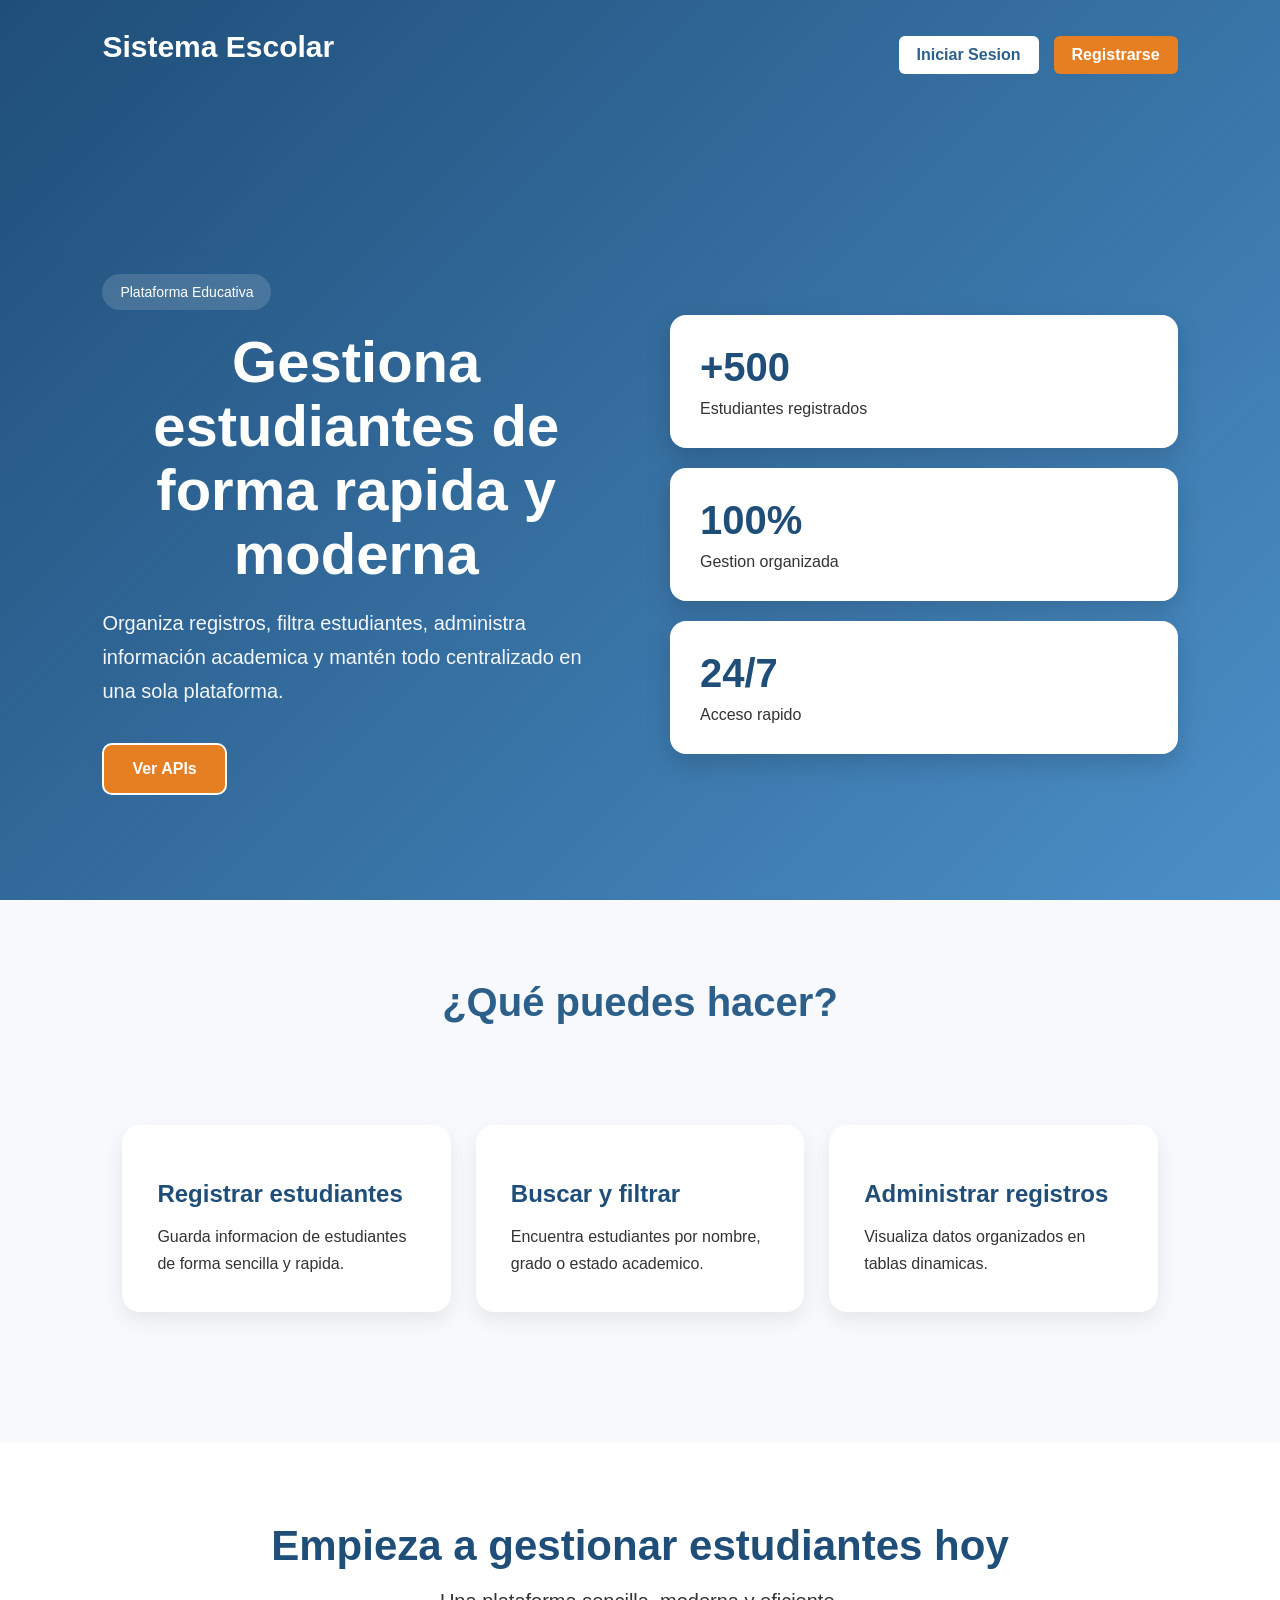
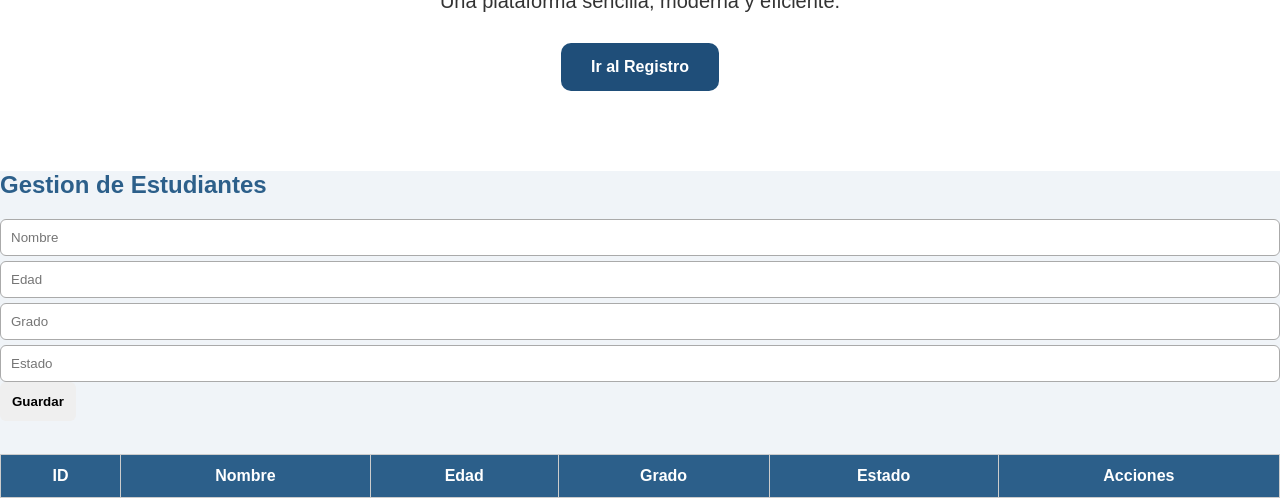
==== PaginaPrincipal/index.html @ 24f993ab "Se agrega parte del proyecto faltante" ====
<!DOCTYPE html>
<html lang="es">

<head>

    <meta charset="UTF-8">

    <meta name="viewport" content="width=device-width, initial-scale=1.0">

    <title> Sistema Escolar </title>

    <link rel="stylesheet" href="style.css">

</head>

<body>

    <header class="hero">

        <nav class="navbar">

            <div class="logoArea">

                <h2 class="logo">
                    Sistema Escolar
                </h2>

            </div>

            <div class="navBotones">

                <a href="login.html" class="btnNav">

                    Iniciar Sesion

                </a>

                <a href="registro.html" class="btnNav registro">

                    Registrarse

                </a>

            </div>

        </nav>

        <section class="heroGrid">

            <div class="heroTexto">

                <span class="tag">
                    Plataforma Educativa
                </span>

                <h1>
                    Gestiona estudiantes
                    de forma rapida y moderna
                </h1>

                <p>
                    Organiza registros,
                    filtra estudiantes,
                    administra información
                    academica y mantén
                    todo centralizado
                    en una sola plataforma.
                </p>

                <div class="heroBotones">

                    <a href="apis.html" class="btnHeroSecundario">

                        Ver APIs

                    </a>

                </div>

            </div>

            <div class="heroCard">

                <div class="miniCard">

                    <h3> +500 </h3>

                    <p>
                        Estudiantes registrados
                    </p>

                </div>

                <div class="miniCard">

                    <h3> 100% </h3>

                    <p>
                        Gestion organizada
                    </p>

                </div>

                <div class="miniCard">

                    <h3> 24/7 </h3>

                    <p>
                        Acceso rapido
                    </p>

                </div>

            </div>

        </section>

    </header>

    <section class="seccionInfo">

        <h2>
            ¿Qué puedes hacer?
        </h2>

        <div class="beneficios">

            <div class="card">

                <div class="icono"></div>

                <h3>
                    Registrar estudiantes
                </h3>

                <p>
                    Guarda informacion de
                    estudiantes de forma
                    sencilla y rapida.
                </p>

            </div>

            <div class="card">

                <div class="icono"></div>

                <h3>
                    Buscar y filtrar
                </h3>

                <p>
                    Encuentra estudiantes
                    por nombre, grado
                    o estado academico.
                </p>

            </div>

            <div class="card">

                <div class="icono"></div>

                <h3>
                    Administrar registros
                </h3>

                <p>
                    Visualiza datos
                    organizados en
                    tablas dinamicas.
                </p>

            </div>

        </div>

    </section>

    <section class="cta">

        <h2>
            Empieza a gestionar
            estudiantes hoy
        </h2>

        <p>
            Una plataforma sencilla,
            moderna y eficiente.
        </p>

        <a href="registro.html" class="btnCTA">

            Ir al Registro

        </a>

    </section>

    <section class="crudSection">

        <h2>
            Gestion de Estudiantes
        </h2>

        <form id="formulario">

            <input type="text" id="nombre" placeholder="Nombre" required>

            <input type="number" id="edad" placeholder="Edad" required>

            <input type="text" id="grado" placeholder="Grado" required>

            <input type="text" id="estado" placeholder="Estado" required>

            <button type="submit">
                Guardar
            </button>

        </form>

        <br>

        <table border="1">

            <thead>

                <tr>

                    <th>ID</th>

                    <th>Nombre</th>

                    <th>Edad</th>

                    <th>Grado</th>

                    <th>Estado</th>

                    <th>Acciones</th>

                </tr>

            </thead>

            <tbody id="tabla-estudiantes">

            </tbody>

        </table>

    </section>

    <script src="main.js"></script>

</body>

</html>
---- PaginaPrincipal/style.css ----
* {
    margin: 0;
    padding: 0;
    box-sizing: border-box;
}

body {
    font-family: Arial, sans-serif;
    background: #f0f4f8;
    color: #333;
}

.hero {
    height: 100vh;
    background: linear-gradient(135deg, #2c5f8a, #4b8fc7);
    display: flex;
    flex-direction: column;
    justify-content: center;
    padding: 20px;
    color: white;
}

.navbar {
    display: flex;
    justify-content: space-between;
    align-items: center;
    margin-bottom: 80px;
}

.logo {
    font-size: 28px;
    color: white;
}

.navBotones {
    display: flex;
    gap: 10px;
}

.btnNav {
    text-decoration: none;
    padding: 10px 18px;
    border-radius: 6px;
    background: white;
    color: #2c5f8a;
    font-weight: bold;
    transition: 0.3s;
}

.btnNav:hover {
    transform: translateY(-2px);
}

.registro {
    background: #e67e22;
    color: white;
}

.heroContenido {
    max-width: 600px;
}

.heroContenido h1 {
    font-size: 50px;
    margin-bottom: 20px;
}

.heroContenido p {
    font-size: 20px;
    line-height: 1.6;
    margin-bottom: 30px;
}

.heroBotones {
    display: flex;
    gap: 15px;
}

.btnHero,
.btnHeroSecundario {
    padding: 14px 25px;
    border-radius: 8px;
    text-decoration: none;
    font-weight: bold;
    transition: 0.3s;
}

.btnHero {
    background: white;
    color: #2c5f8a;
}

.btnHeroSecundario {
    background: #e67e22;
    color: white;
}

.btnHero:hover,
.btnHeroSecundario:hover {
    transform: scale(1.05);
}

.beneficios {
    display: grid;
    grid-template-columns: repeat(auto-fit, minmax(250px, 1fr));
    gap: 20px;
    padding: 50px 20px;
}

.card {
    background: white;
    padding: 25px;
    border-radius: 12px;
    box-shadow: 0 5px 15px rgba(0, 0, 0, 0.1);
}

.card h3 {
    margin-bottom: 10px;
    color: #2c5f8a;
}


.contenedorLogin {
    height: 100vh;
    display: flex;
    justify-content: center;
    align-items: center;
    padding: 20px;
}

.loginBox {
    background: white;
    padding: 40px;
    border-radius: 12px;
    width: 100%;
    max-width: 400px;
    box-shadow: 0 5px 15px rgba(0, 0, 0, 0.1);
}

.loginBox h1 {
    margin-bottom: 20px;
    text-align: center;
    color: #2c5f8a;
}

.loginBox label {
    display: block;
    margin-top: 15px;
    font-weight: bold;
}

.loginBox input {
    width: 100%;
    padding: 10px;
    margin-top: 5px;
    border-radius: 6px;
    border: 1px solid #ccc;
}

.btnLogin {
    width: 100%;
    margin-top: 20px;
    padding: 12px;
    background: #2c5f8a;
    color: white;
    border: none;
    border-radius: 6px;
    font-weight: bold;
    cursor: pointer;
}

.textoRegistro {
    margin-top: 15px;
    text-align: center;
}

/* REGISTRO */
.contenedor {
    max-width: 900px;
    margin: 30px auto;
    background: white;
    padding: 25px;
    border-radius: 12px;
    box-shadow: 0 5px 15px rgba(0, 0, 0, 0.1);
}

h1 {
    text-align: center;
    margin-bottom: 20px;
    color: #ffffff;
}

h2 {
    margin-bottom: 15px;
    color: #2c5f8a;
}

.formulario,
.filtros,
.resultados {
    margin-top: 20px;
    padding: 20px;
    border-radius: 10px;
}

.formulario {
    background: #eaf2fb;
}

.filtros {
    background: #fff7e6;
}

.resultados {
    background: #f8f9fa;
}

label {
    display: block;
    margin-top: 10px;
    font-weight: bold;
}

input,
select {
    width: 100%;
    padding: 10px;
    margin-top: 5px;
    border-radius: 6px;
    border: 1px solid #aaa;
}

.filaBotones {
    display: flex;
    gap: 10px;
    margin-top: 20px;
    flex-wrap: wrap;
}

button {
    padding: 12px;
    border: none;
    border-radius: 6px;
    cursor: pointer;
    font-weight: bold;
    transition: 0.3s;
}

button:hover {
    opacity: 0.9;
    transform: translateY(-1px);
}

#btnAgregar {
    background: #2c5f8a;
    color: white;
}

#btnLimpiar {
    background: #777;
    color: white;
}

#btnFiltrar {
    background: #e67e22;
    color: white;
}

#btnMostrarTodos {
    background: #27ae60;
    color: white;
}

#mensajeError {
    color: red;
    display: none;
    margin-top: 10px;
    font-size: 14px;
}

#contadorEstudiantes {
    font-style: italic;
    margin-bottom: 10px;
}

table {
    width: 100%;
    border-collapse: collapse;
    margin-top: 15px;
    background: white;
}

table th {
    background: #2c5f8a;
    color: white;
}

table th,
table td {
    padding: 12px;
    border: 1px solid #ccc;
    text-align: center;
}

@media(max-width:768px) {
    .heroContenido h1 {
        font-size: 36px;
    }

    .navbar {
        flex-direction: column;
        gap: 20px;
    }

    .heroBotones {
        flex-direction: column;
    }

    .filaBotones {
        flex-direction: column;
    }
}

.hero {
    min-height: 100vh;
    background: linear-gradient(135deg, #1f4e79, #4b8fc7);
    padding: 30px 8%;
    color: white;
    display: flex;
    flex-direction: column;
}

.navbar {
    display: flex;
    justify-content: space-between;
    align-items: center;
    padding-bottom: 40px;
}

.logo {
    font-size: 30px;
    font-weight: bold;
}

.navBotones {
    display: flex;
    gap: 15px;
}

.heroGrid {
    flex: 1;
    display: grid;
    grid-template-columns: 1fr 1fr;
    align-items: center;
    gap: 60px;
}

.heroTexto h1 {
    font-size: 58px;
    line-height: 1.1;
    margin: 20px 0;
}

.heroTexto p {
    font-size: 20px;
    line-height: 1.7;
    max-width: 550px;
    opacity: 0.95;
}

.tag {
    background: rgba(255, 255, 255, 0.15);
    padding: 10px 18px;
    border-radius: 50px;
    font-size: 14px;
    display: inline-block;
    backdrop-filter: blur(5px);
}

.heroBotones {
    display: flex;
    gap: 20px;
    margin-top: 35px;
}

.btnHero,
.btnHeroSecundario {
    padding: 15px 28px;
    border-radius: 10px;
    font-weight: bold;
    text-decoration: none;
    transition: 0.3s;
}

.btnHero {
    background: white;
    color: #1f4e79;
}

.btnHeroSecundario {
    border: 2px solid white;
    color: white;
}

.btnHero:hover,
.btnHeroSecundario:hover {
    transform: translateY(-3px);
}

.heroCard {
    display: grid;
    grid-template-columns: 1fr;
    gap: 20px;
}

.miniCard {
    background: white;
    color: #333;
    padding: 30px;
    border-radius: 16px;
    box-shadow: 0 10px 25px rgba(0, 0, 0, 0.15);
}

.miniCard h3 {
    font-size: 40px;
    color: #1f4e79;
    margin-bottom: 10px;
}

.seccionInfo {
    padding: 80px 8%;
    background: #f7f9fc;
}

.seccionInfo h2 {
    text-align: center;
    font-size: 40px;
    margin-bottom: 50px;
}

.beneficios {
    display: grid;
    grid-template-columns: repeat(auto-fit, minmax(250px, 1fr));
    gap: 25px;
}

.card {
    background: white;
    padding: 35px;
    border-radius: 18px;
    box-shadow: 0 8px 20px rgba(0, 0, 0, 0.08);
    transition: 0.3s;
}

.card:hover {
    transform: translateY(-5px);
}

.icono {
    font-size: 45px;
    margin-bottom: 20px;
}

.card h3 {
    margin-bottom: 15px;
    font-size: 24px;
    color: #1f4e79;
}

.card p {
    line-height: 1.7;
}

.cta {
    padding: 80px 20px;
    text-align: center;
    background: white;
}

.cta h2 {
    font-size: 42px;
    margin-bottom: 20px;
    color: #1f4e79;
}

.cta p {
    font-size: 20px;
    margin-bottom: 30px;
}

.btnCTA {
    display: inline-block;
    padding: 15px 30px;
    background: #1f4e79;
    color: white;
    text-decoration: none;
    border-radius: 10px;
    font-weight: bold;
    transition: 0.3s;
}

.btnCTA:hover {
    transform: scale(1.05);
}

@media(max-width:900px) {
    .heroGrid {
        grid-template-columns: 1fr;
        text-align: center;
    }

    .heroTexto p {
        margin: auto;
    }

    .heroBotones {
        justify-content: center;
        flex-wrap: wrap;
    }

    .heroTexto h1 {
        font-size: 42px;
    }

    .navbar {
        flex-direction: column;
        gap: 20px;
    }
}

.apisSection {
    padding: 80px 8%;
    background: #f7f9fc;
}

.apisSection h2 {
    text-align: center;
    font-size: 40px;
    margin-bottom: 40px;
    color: #1f4e79;
}

.apiCards {
    display: grid;
    grid-template-columns: repeat(auto-fit, minmax(300px, 1fr));
    gap: 30px;
}

.apiCard {
    background: white;
    padding: 30px;
    border-radius: 18px;
    box-shadow: 0 8px 20px rgba(0, 0, 0, 0.08);
    text-align: center;
    transition: 0.3s;
}

.apiCard:hover {
    transform: translateY(-5px);
}

.apiCard h3 {
    font-size: 28px;
    margin-bottom: 15px;
    color: #1f4e79;
}

.apiCard p {
    margin-bottom: 10px;
    line-height: 1.6;
}

.apiCard a {
    display: inline-block;
    margin-top: 15px;
    padding: 12px 20px;
    background: #1f4e79;
    color: white;
    text-decoration: none;
    border-radius: 8px;
    font-weight: bold;
}

#resultadoPersonaje{
display:grid;
grid-template-columns:
repeat(auto-fit,minmax(250px,1fr));
gap:20px;
margin-top:30px;
}

#resultadoPersonaje img{
width:100%;
border-radius:12px;
margin:15px 0;
}

#resultadoPokemon{
display:grid;
grid-template-columns:
repeat(auto-fit,minmax(250px,1fr));
gap:20px;
margin-top:30px;
}
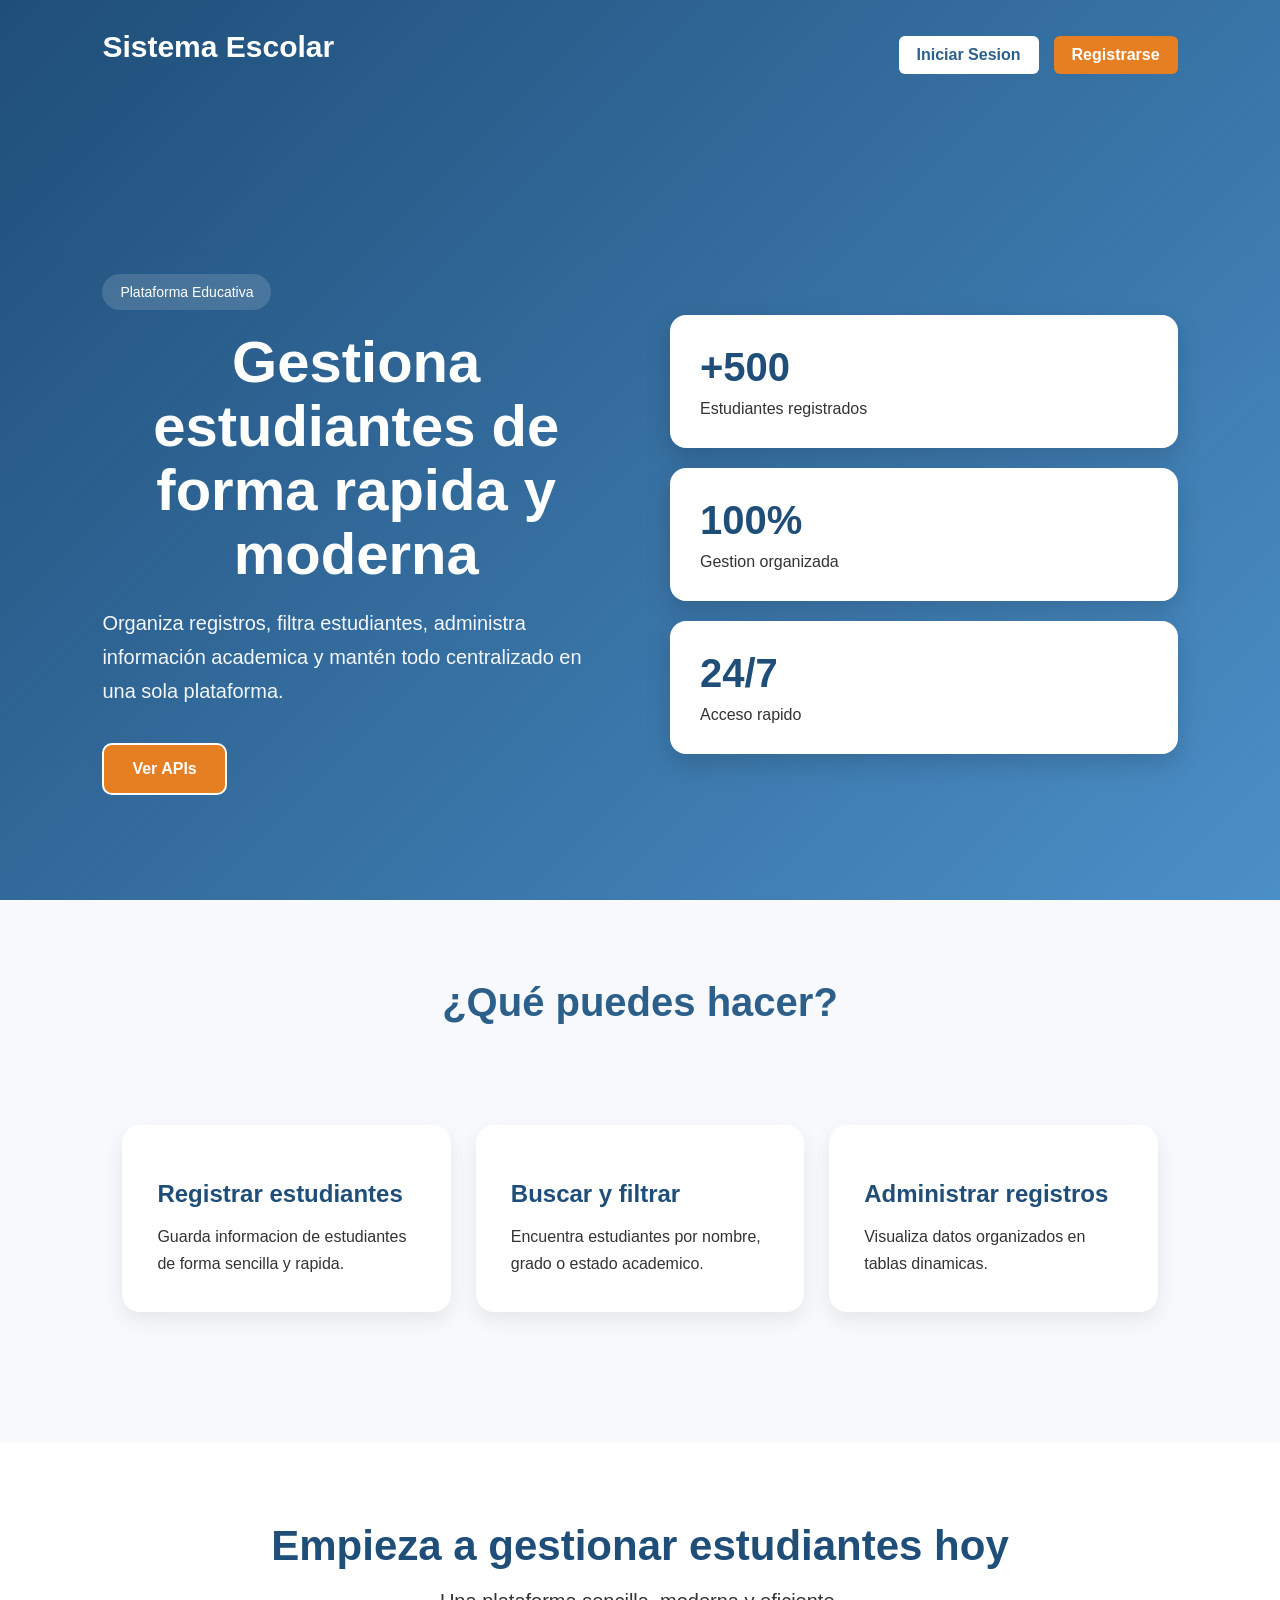
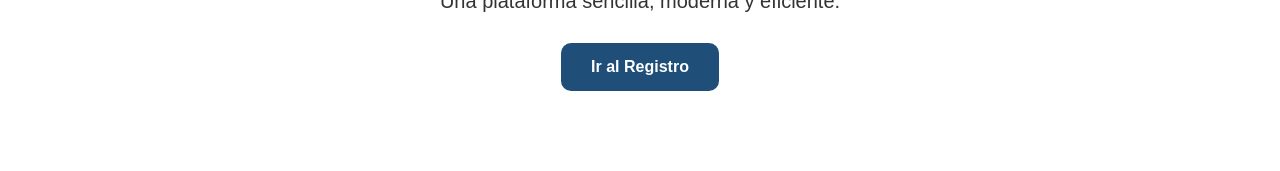
==== commit d1ae82cb: "Se quita un error" ====
--- a/PaginaPrincipal/index.html
+++ b/PaginaPrincipal/index.html
@@ -197,62 +197,8 @@
 
     </section>
 
-    <section class="crudSection">
-
-        <h2>
-            Gestion de Estudiantes
-        </h2>
-
-        <form id="formulario">
-
-            <input type="text" id="nombre" placeholder="Nombre" required>
-
-            <input type="number" id="edad" placeholder="Edad" required>
-
-            <input type="text" id="grado" placeholder="Grado" required>
-
-            <input type="text" id="estado" placeholder="Estado" required>
-
-            <button type="submit">
-                Guardar
-            </button>
-
-        </form>
-
-        <br>
-
-        <table border="1">
-
-            <thead>
-
-                <tr>
-
-                    <th>ID</th>
-
-                    <th>Nombre</th>
-
-                    <th>Edad</th>
-
-                    <th>Grado</th>
-
-                    <th>Estado</th>
-
-                    <th>Acciones</th>
-
-                </tr>
-
-            </thead>
-
-            <tbody id="tabla-estudiantes">
-
-            </tbody>
-
-        </table>
-
-    </section>
-
     <script src="main.js"></script>
 
 </body>
 
-</html>+</html>
